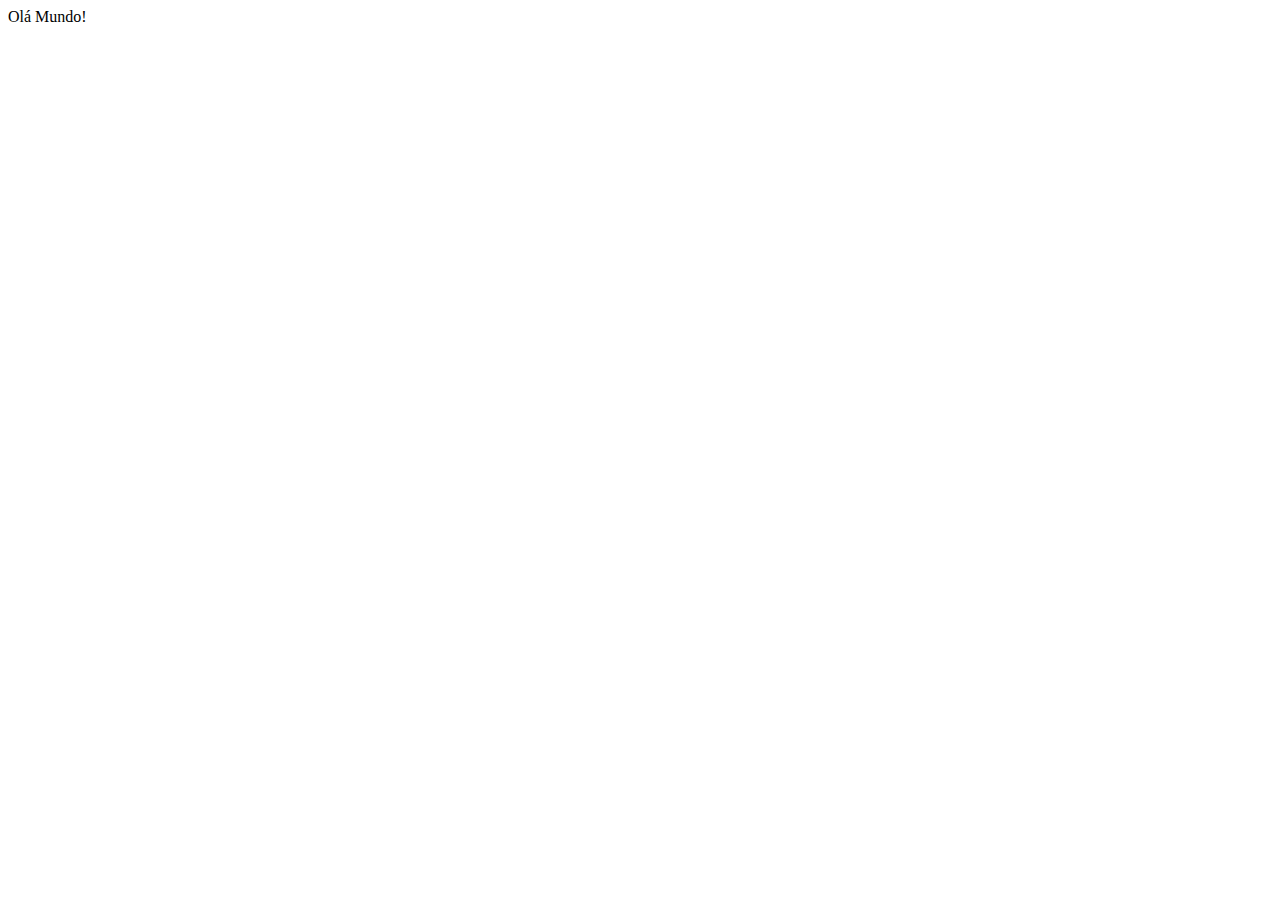
==== index.html @ f74442cf "Add files via upload" ====
<!DOCTYPE html>
<html lang="en">
<head>
    <meta charset="UTF-8">
    <meta name="viewport" content="width=device-width, initial-scale=1.0">
    <title>Savioli Dev</title>
    <link rel="stylesheet" href="style.css">
</head>
<body>
    <div class="container">
        Olá Mundo!
    </div>
</body>
</html>
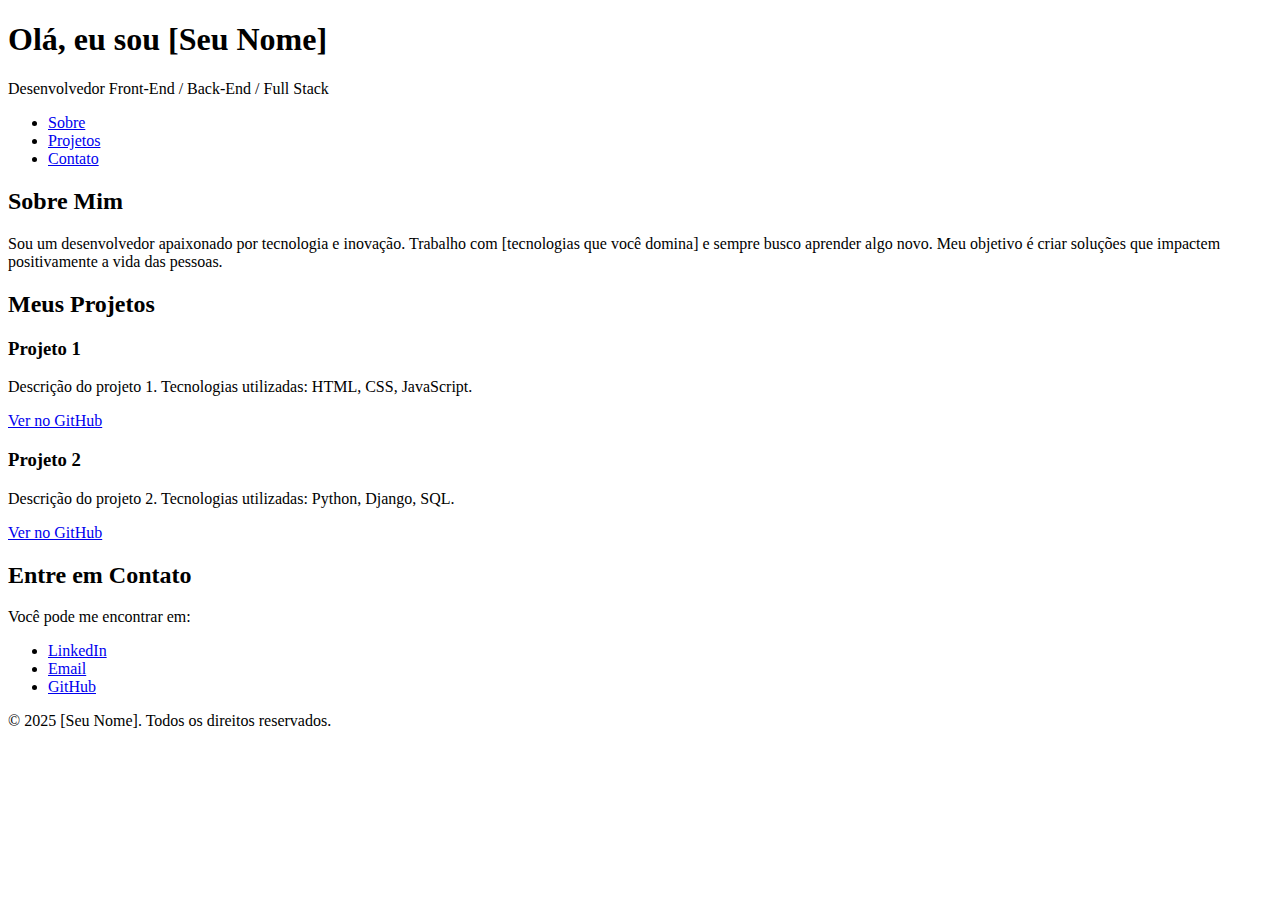
==== commit 8914fec1: "teste" ====
--- a/index.html
+++ b/index.html
@@ -1,14 +1,66 @@
 <!DOCTYPE html>
-<html lang="en">
+<html lang="pt-BR">
 <head>
-    <meta charset="UTF-8">
-    <meta name="viewport" content="width=device-width, initial-scale=1.0">
-    <title>Savioli Dev</title>
-    <link rel="stylesheet" href="style.css">
+  <meta charset="UTF-8">
+  <meta name="viewport" content="width=device-width, initial-scale=1.0">
+  <title>Meu Portfólio</title>
+  <link rel="stylesheet" href="styles.css">
 </head>
 <body>
+  <header>
     <div class="container">
-        Olá Mundo!
+      <h1>Olá, eu sou [Seu Nome]</h1>
+      <p>Desenvolvedor Front-End / Back-End / Full Stack</p>
+      <nav>
+        <ul>
+          <li><a href="#sobre">Sobre</a></li>
+          <li><a href="#projetos">Projetos</a></li>
+          <li><a href="#contato">Contato</a></li>
+        </ul>
+      </nav>
     </div>
+  </header>
+
+  <section id="sobre" class="section">
+    <div class="container">
+      <h2>Sobre Mim</h2>
+      <p>Sou um desenvolvedor apaixonado por tecnologia e inovação. Trabalho com [tecnologias que você domina] e sempre busco aprender algo novo. Meu objetivo é criar soluções que impactem positivamente a vida das pessoas.</p>
+    </div>
+  </section>
+
+  <section id="projetos" class="section">
+    <div class="container">
+      <h2>Meus Projetos</h2>
+      <div class="projeto">
+        <h3>Projeto 1</h3>
+        <p>Descrição do projeto 1. Tecnologias utilizadas: HTML, CSS, JavaScript.</p>
+        <a href="https://github.com/seu-usuario/projeto1" target="_blank">Ver no GitHub</a>
+      </div>
+      <div class="projeto">
+        <h3>Projeto 2</h3>
+        <p>Descrição do projeto 2. Tecnologias utilizadas: Python, Django, SQL.</p>
+        <a href="https://github.com/seu-usuario/projeto2" target="_blank">Ver no GitHub</a>
+      </div>
+      <!-- Adicione mais projetos conforme necessário -->
+    </div>
+  </section>
+
+  <section id="contato" class="section">
+    <div class="container">
+      <h2>Entre em Contato</h2>
+      <p>Você pode me encontrar em:</p>
+      <ul>
+        <li><a href="https://www.linkedin.com/in/seu-linkedin" target="_blank">LinkedIn</a></li>
+        <li><a href="mailto:seu-email@dominio.com">Email</a></li>
+        <li><a href="https://github.com/seu-usuario" target="_blank">GitHub</a></li>
+      </ul>
+    </div>
+  </section>
+
+  <footer>
+    <div class="container">
+      <p>&copy; 2025 [Seu Nome]. Todos os direitos reservados.</p>
+    </div>
+  </footer>
 </body>
-</html>+</html>
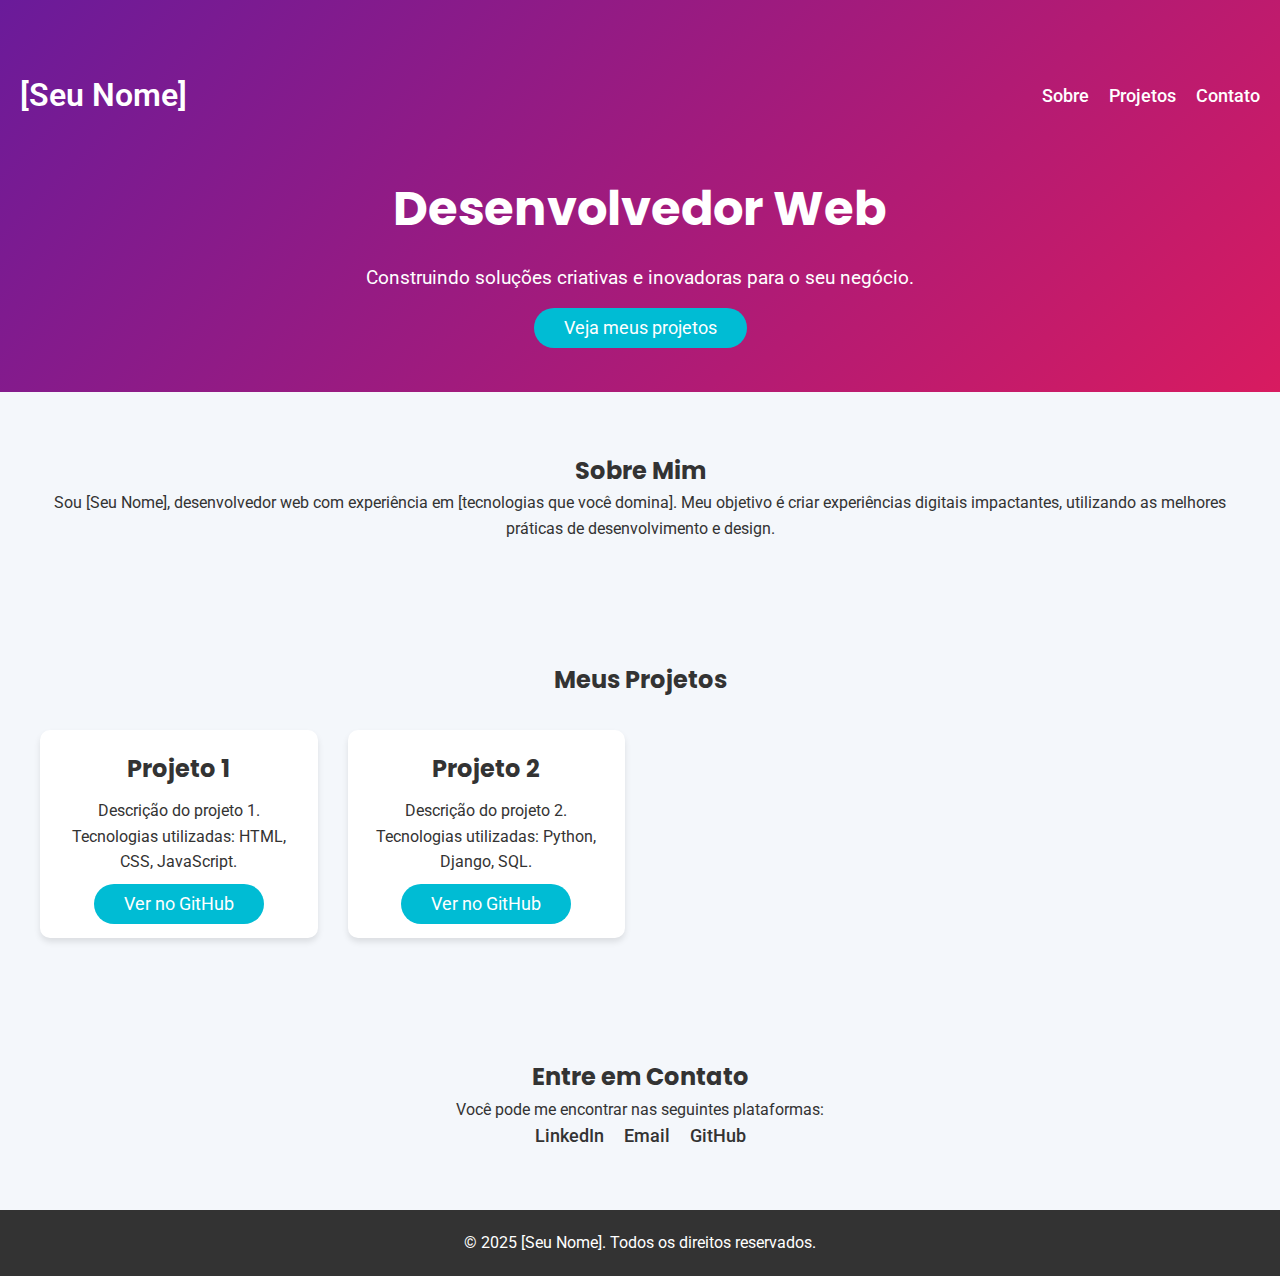
==== commit 43a5ca2b: "teste" ====
--- a/index.html
+++ b/index.html
@@ -3,53 +3,66 @@
 <head>
   <meta charset="UTF-8">
   <meta name="viewport" content="width=device-width, initial-scale=1.0">
-  <title>Meu Portfólio</title>
+  <meta name="description" content="Portfólio de [Seu Nome], desenvolvedor web.">
+  <title>Portfólio - [Seu Nome]</title>
   <link rel="stylesheet" href="styles.css">
+  <link href="https://fonts.googleapis.com/css2?family=Roboto:wght@400;500;700&family=Poppins:wght@400;600&display=swap" rel="stylesheet">
 </head>
 <body>
-  <header>
-    <div class="container">
-      <h1>Olá, eu sou [Seu Nome]</h1>
-      <p>Desenvolvedor Front-End / Back-End / Full Stack</p>
-      <nav>
-        <ul>
-          <li><a href="#sobre">Sobre</a></li>
-          <li><a href="#projetos">Projetos</a></li>
-          <li><a href="#contato">Contato</a></li>
-        </ul>
-      </nav>
+
+  <!-- Barra de navegação -->
+  <header id="home">
+    <nav>
+      <div class="logo">
+        <h1>[Seu Nome]</h1>
+      </div>
+      <ul>
+        <li><a href="#sobre">Sobre</a></li>
+        <li><a href="#projetos">Projetos</a></li>
+        <li><a href="#contato">Contato</a></li>
+      </ul>
+    </nav>
+    <div class="hero">
+      <h2>Desenvolvedor Web</h2>
+      <p>Construindo soluções criativas e inovadoras para o seu negócio.</p>
+      <a href="#projetos" class="cta-button">Veja meus projetos</a>
     </div>
   </header>
 
-  <section id="sobre" class="section">
-    <div class="container">
+  <!-- Seção Sobre -->
+  <section id="sobre" class="section sobre">
+    <div class="content">
       <h2>Sobre Mim</h2>
-      <p>Sou um desenvolvedor apaixonado por tecnologia e inovação. Trabalho com [tecnologias que você domina] e sempre busco aprender algo novo. Meu objetivo é criar soluções que impactem positivamente a vida das pessoas.</p>
+      <p>Sou [Seu Nome], desenvolvedor web com experiência em [tecnologias que você domina]. Meu objetivo é criar experiências digitais impactantes, utilizando as melhores práticas de desenvolvimento e design.</p>
     </div>
   </section>
 
-  <section id="projetos" class="section">
-    <div class="container">
+  <!-- Seção Projetos -->
+  <section id="projetos" class="section projetos">
+    <div class="content">
       <h2>Meus Projetos</h2>
-      <div class="projeto">
-        <h3>Projeto 1</h3>
-        <p>Descrição do projeto 1. Tecnologias utilizadas: HTML, CSS, JavaScript.</p>
-        <a href="https://github.com/seu-usuario/projeto1" target="_blank">Ver no GitHub</a>
+      <div class="projeto-cards">
+        <div class="card">
+          <h3>Projeto 1</h3>
+          <p>Descrição do projeto 1. Tecnologias utilizadas: HTML, CSS, JavaScript.</p>
+          <a href="https://github.com/seu-usuario/projeto1" target="_blank" class="cta-button">Ver no GitHub</a>
+        </div>
+        <div class="card">
+          <h3>Projeto 2</h3>
+          <p>Descrição do projeto 2. Tecnologias utilizadas: Python, Django, SQL.</p>
+          <a href="https://github.com/seu-usuario/projeto2" target="_blank" class="cta-button">Ver no GitHub</a>
+        </div>
+        <!-- Adicione mais projetos conforme necessário -->
       </div>
-      <div class="projeto">
-        <h3>Projeto 2</h3>
-        <p>Descrição do projeto 2. Tecnologias utilizadas: Python, Django, SQL.</p>
-        <a href="https://github.com/seu-usuario/projeto2" target="_blank">Ver no GitHub</a>
-      </div>
-      <!-- Adicione mais projetos conforme necessário -->
     </div>
   </section>
 
-  <section id="contato" class="section">
-    <div class="container">
+  <!-- Seção Contato -->
+  <section id="contato" class="section contato">
+    <div class="content">
       <h2>Entre em Contato</h2>
-      <p>Você pode me encontrar em:</p>
-      <ul>
+      <p>Você pode me encontrar nas seguintes plataformas:</p>
+      <ul class="social-links">
         <li><a href="https://www.linkedin.com/in/seu-linkedin" target="_blank">LinkedIn</a></li>
         <li><a href="mailto:seu-email@dominio.com">Email</a></li>
         <li><a href="https://github.com/seu-usuario" target="_blank">GitHub</a></li>
@@ -57,10 +70,12 @@
     </div>
   </section>
 
+  <!-- Rodapé -->
   <footer>
-    <div class="container">
+    <div class="content">
       <p>&copy; 2025 [Seu Nome]. Todos os direitos reservados.</p>
     </div>
   </footer>
+
 </body>
 </html>
--- a/styles.css
+++ b/styles.css
@@ -0,0 +1,140 @@
+/* Reset de estilos básicos */
+* {
+  margin: 0;
+  padding: 0;
+  box-sizing: border-box;
+}
+
+body {
+  font-family: 'Roboto', sans-serif;
+  background-color: #f4f7fb;
+  color: #333;
+  line-height: 1.6;
+}
+
+a {
+  text-decoration: none;
+  color: inherit;
+}
+
+h2, h3 {
+  font-family: 'Poppins', sans-serif;
+}
+
+header {
+  background: linear-gradient(135deg, #6a1b9a, #d81b60);
+  color: #fff;
+  padding: 50px 0;
+  text-align: center;
+}
+
+nav {
+  display: flex;
+  justify-content: space-between;
+  align-items: center;
+  padding: 20px;
+}
+
+nav .logo h1 {
+  font-size: 2rem;
+  font-weight: 600;
+}
+
+nav ul {
+  list-style: none;
+  display: flex;
+}
+
+nav ul li {
+  margin-left: 20px;
+}
+
+nav ul li a {
+  color: #fff;
+  font-weight: 500;
+  font-size: 1.1rem;
+}
+
+.hero {
+  margin-top: 30px;
+}
+
+.hero h2 {
+  font-size: 3rem;
+  margin-bottom: 15px;
+}
+
+.hero p {
+  font-size: 1.2rem;
+  margin-bottom: 20px;
+}
+
+.cta-button {
+  background-color: #00bcd4;
+  padding: 10px 30px;
+  border-radius: 50px;
+  font-size: 1.1rem;
+  color: #fff;
+  transition: background-color 0.3s ease;
+}
+
+.cta-button:hover {
+  background-color: #0097a7;
+}
+
+.section {
+  padding: 60px 20px;
+}
+
+.content {
+  max-width: 1200px;
+  margin: 0 auto;
+  text-align: center;
+}
+
+.projeto-cards {
+  display: grid;
+  grid-template-columns: repeat(auto-fill, minmax(250px, 1fr));
+  gap: 30px;
+  margin-top: 30px;
+}
+
+.card {
+  background-color: #fff;
+  padding: 20px;
+  border-radius: 10px;
+  box-shadow: 0 4px 6px rgba(0, 0, 0, 0.1);
+  transition: transform 0.3s ease;
+}
+
+.card:hover {
+  transform: translateY(-10px);
+}
+
+.card h3 {
+  font-size: 1.5rem;
+  margin-bottom: 10px;
+}
+
+.card p {
+  font-size: 1rem;
+  margin-bottom: 15px;
+}
+
+.social-links {
+  list-style: none;
+  display: flex;
+  justify-content: center;
+  gap: 20px;
+}
+
+.social-links li a {
+  font-size: 1.1rem;
+  color: #333;
+  font-weight: 500;
+}
+
+footer {
+  background-color: #333;
+  color: #fff;
+  padding: 20px
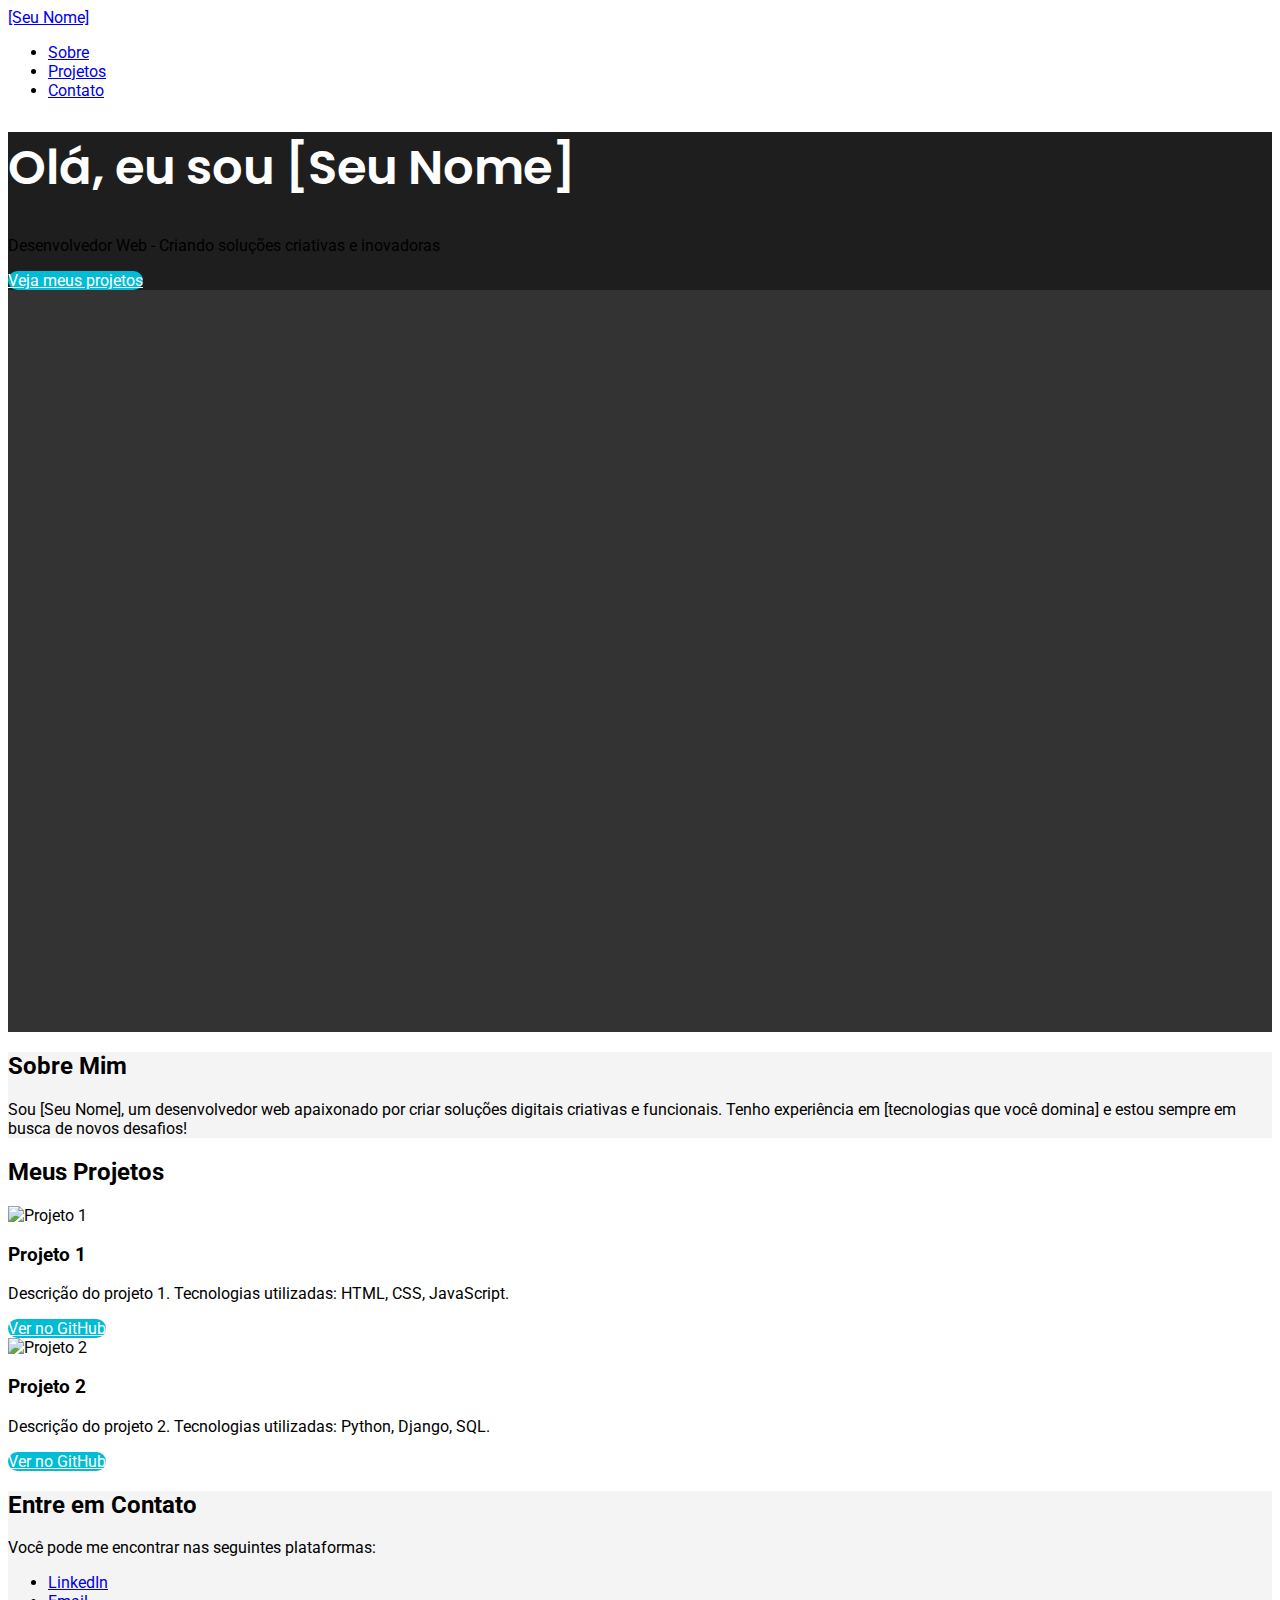
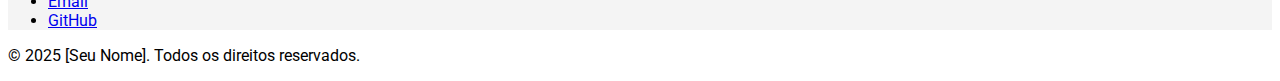
==== commit 46f1db30: "Port" ====
--- a/index.html
+++ b/index.html
@@ -5,52 +5,79 @@
   <meta name="viewport" content="width=device-width, initial-scale=1.0">
   <meta name="description" content="Portfólio de [Seu Nome], desenvolvedor web.">
   <title>Portfólio - [Seu Nome]</title>
+  <!-- UIkit CSS -->
+  <link href="https://cdn.jsdelivr.net/npm/uikit@3.6.22/dist/css/uikit.min.css" rel="stylesheet" />
+
+  <!-- Google Fonts -->
+  <link href="https://fonts.googleapis.com/css2?family=Roboto:wght@400;500;700&family=Poppins:wght@400;600&display=swap" rel="stylesheet">
+  
+  <!-- Custom Styles -->
   <link rel="stylesheet" href="styles.css">
-  <link href="https://fonts.googleapis.com/css2?family=Roboto:wght@400;500;700&family=Poppins:wght@400;600&display=swap" rel="stylesheet">
+
 </head>
 <body>
 
-  <!-- Barra de navegação -->
-  <header id="home">
-    <nav>
-      <div class="logo">
-        <h1>[Seu Nome]</h1>
-      </div>
-      <ul>
+  <!-- Barra de Navegação -->
+  <nav class="uk-navbar-container uk-navbar-transparent" uk-navbar>
+    <div class="uk-navbar-left">
+      <a class="uk-navbar-item uk-logo" href="#">[Seu Nome]</a>
+    </div>
+    <div class="uk-navbar-right">
+      <ul class="uk-navbar-nav">
         <li><a href="#sobre">Sobre</a></li>
         <li><a href="#projetos">Projetos</a></li>
         <li><a href="#contato">Contato</a></li>
       </ul>
-    </nav>
-    <div class="hero">
-      <h2>Desenvolvedor Web</h2>
-      <p>Construindo soluções criativas e inovadoras para o seu negócio.</p>
-      <a href="#projetos" class="cta-button">Veja meus projetos</a>
+    </div>
+  </nav>
+
+  <!-- Hero Section -->
+  <header class="uk-position-relative uk-light" uk-img>
+    <div class="uk-background-cover uk-height-viewport" style="background-image: url('https://via.placeholder.com/1920x1080');" uk-img>
+      <div class="uk-position-center uk-text-center uk-overlay uk-overlay-primary uk-padding">
+        <h1 class="uk-heading-primary">Olá, eu sou [Seu Nome]</h1>
+        <p class="uk-lead">Desenvolvedor Web - Criando soluções criativas e inovadoras</p>
+        <a href="#projetos" class="uk-button uk-button-default uk-button-large uk-margin-top">Veja meus projetos</a>
+      </div>
     </div>
   </header>
 
   <!-- Seção Sobre -->
-  <section id="sobre" class="section sobre">
-    <div class="content">
-      <h2>Sobre Mim</h2>
-      <p>Sou [Seu Nome], desenvolvedor web com experiência em [tecnologias que você domina]. Meu objetivo é criar experiências digitais impactantes, utilizando as melhores práticas de desenvolvimento e design.</p>
+  <section id="sobre" class="uk-section uk-section-muted">
+    <div class="uk-container">
+      <h2 class="uk-text-center">Sobre Mim</h2>
+      <p class="uk-text-lead uk-text-center">Sou [Seu Nome], um desenvolvedor web apaixonado por criar soluções digitais criativas e funcionais. Tenho experiência em [tecnologias que você domina] e estou sempre em busca de novos desafios!</p>
     </div>
   </section>
 
   <!-- Seção Projetos -->
-  <section id="projetos" class="section projetos">
-    <div class="content">
-      <h2>Meus Projetos</h2>
-      <div class="projeto-cards">
-        <div class="card">
-          <h3>Projeto 1</h3>
-          <p>Descrição do projeto 1. Tecnologias utilizadas: HTML, CSS, JavaScript.</p>
-          <a href="https://github.com/seu-usuario/projeto1" target="_blank" class="cta-button">Ver no GitHub</a>
+  <section id="projetos" class="uk-section">
+    <div class="uk-container">
+      <h2 class="uk-text-center">Meus Projetos</h2>
+      <div class="uk-child-width-1-3@s uk-grid-small uk-grid-match" uk-grid>
+        <div>
+          <div class="uk-card uk-card-default uk-card-hover">
+            <div class="uk-card-media-top">
+              <img src="https://via.placeholder.com/350x200" alt="Projeto 1">
+            </div>
+            <div class="uk-card-body">
+              <h3 class="uk-card-title">Projeto 1</h3>
+              <p>Descrição do projeto 1. Tecnologias utilizadas: HTML, CSS, JavaScript.</p>
+              <a href="https://github.com/seu-usuario/projeto1" target="_blank" class="uk-button uk-button-text">Ver no GitHub</a>
+            </div>
+          </div>
         </div>
-        <div class="card">
-          <h3>Projeto 2</h3>
-          <p>Descrição do projeto 2. Tecnologias utilizadas: Python, Django, SQL.</p>
-          <a href="https://github.com/seu-usuario/projeto2" target="_blank" class="cta-button">Ver no GitHub</a>
+        <div>
+          <div class="uk-card uk-card-default uk-card-hover">
+            <div class="uk-card-media-top">
+              <img src="https://via.placeholder.com/350x200" alt="Projeto 2">
+            </div>
+            <div class="uk-card-body">
+              <h3 class="uk-card-title">Projeto 2</h3>
+              <p>Descrição do projeto 2. Tecnologias utilizadas: Python, Django, SQL.</p>
+              <a href="https://github.com/seu-usuario/projeto2" target="_blank" class="uk-button uk-button-text">Ver no GitHub</a>
+            </div>
+          </div>
         </div>
         <!-- Adicione mais projetos conforme necessário -->
       </div>
@@ -58,11 +85,11 @@
   </section>
 
   <!-- Seção Contato -->
-  <section id="contato" class="section contato">
-    <div class="content">
-      <h2>Entre em Contato</h2>
-      <p>Você pode me encontrar nas seguintes plataformas:</p>
-      <ul class="social-links">
+  <section id="contato" class="uk-section uk-section-muted">
+    <div class="uk-container">
+      <h2 class="uk-text-center">Entre em Contato</h2>
+      <p class="uk-text-center">Você pode me encontrar nas seguintes plataformas:</p>
+      <ul class="uk-list uk-list-divider uk-text-center">
         <li><a href="https://www.linkedin.com/in/seu-linkedin" target="_blank">LinkedIn</a></li>
         <li><a href="mailto:seu-email@dominio.com">Email</a></li>
         <li><a href="https://github.com/seu-usuario" target="_blank">GitHub</a></li>
@@ -71,11 +98,15 @@
   </section>
 
   <!-- Rodapé -->
-  <footer>
-    <div class="content">
-      <p>&copy; 2025 [Seu Nome]. Todos os direitos reservados.</p>
-    </div>
+  <footer class="uk-text-center uk-padding-small uk-background-secondary">
+    <p>&copy; 2025 [Seu Nome]. Todos os direitos reservados.</p>
   </footer>
 
+  <!-- UIkit JS -->
+  <script src="https://cdn.jsdelivr.net/npm/uikit@3.6.22/dist/js/uikit.min.js"></script>
+  <script src="https://cdn.jsdelivr.net/npm/uikit@3.6.22/dist/js/uikit-icons.min.js"></script>
+
+  <!-- Animações JS -->
+  <script src="script.js"></script>
 </body>
 </html>
--- a/styles.css
+++ b/styles.css
@@ -1,140 +1,53 @@
-/* Reset de estilos básicos */
-* {
-  margin: 0;
-  padding: 0;
-  box-sizing: border-box;
+/* Estilos principais */
+body {
+  font-family: 'Roboto', sans-serif;
 }
 
-body {
-  font-family: 'Roboto', sans-serif;
-  background-color: #f4f7fb;
-  color: #333;
-  line-height: 1.6;
-}
-
-a {
-  text-decoration: none;
-  color: inherit;
-}
-
-h2, h3 {
+.uk-heading-primary {
   font-family: 'Poppins', sans-serif;
-}
-
-header {
-  background: linear-gradient(135deg, #6a1b9a, #d81b60);
-  color: #fff;
-  padding: 50px 0;
-  text-align: center;
-}
-
-nav {
-  display: flex;
-  justify-content: space-between;
-  align-items: center;
-  padding: 20px;
-}
-
-nav .logo h1 {
-  font-size: 2rem;
   font-weight: 600;
 }
 
-nav ul {
-  list-style: none;
-  display: flex;
+.uk-button {
+  background-color: #00bcd4;
+  color: white;
+  border-radius: 30px;
 }
 
-nav ul li {
-  margin-left: 20px;
-}
-
-nav ul li a {
-  color: #fff;
-  font-weight: 500;
-  font-size: 1.1rem;
-}
-
-.hero {
-  margin-top: 30px;
-}
-
-.hero h2 {
-  font-size: 3rem;
-  margin-bottom: 15px;
-}
-
-.hero p {
-  font-size: 1.2rem;
-  margin-bottom: 20px;
-}
-
-.cta-button {
-  background-color: #00bcd4;
-  padding: 10px 30px;
-  border-radius: 50px;
-  font-size: 1.1rem;
-  color: #fff;
-  transition: background-color 0.3s ease;
-}
-
-.cta-button:hover {
+.uk-button:hover {
   background-color: #0097a7;
 }
 
-.section {
-  padding: 60px 20px;
-}
-
-.content {
-  max-width: 1200px;
-  margin: 0 auto;
-  text-align: center;
-}
-
-.projeto-cards {
-  display: grid;
-  grid-template-columns: repeat(auto-fill, minmax(250px, 1fr));
-  gap: 30px;
-  margin-top: 30px;
-}
-
-.card {
-  background-color: #fff;
-  padding: 20px;
-  border-radius: 10px;
-  box-shadow: 0 4px 6px rgba(0, 0, 0, 0.1);
+.uk-card-hover:hover {
+  transform: scale(1.05);
   transition: transform 0.3s ease;
 }
 
-.card:hover {
-  transform: translateY(-10px);
+/* Ajustes no hero */
+header {
+  height: 100vh;
+  background-color: #333;
 }
 
-.card h3 {
-  font-size: 1.5rem;
-  margin-bottom: 10px;
+header .uk-overlay-primary {
+  background-color: rgba(0, 0, 0, 0.4);
 }
 
-.card p {
-  font-size: 1rem;
-  margin-bottom: 15px;
+header .uk-heading-primary {
+  font-size: 3rem;
+  color: white;
 }
 
-.social-links {
-  list-style: none;
-  display: flex;
-  justify-content: center;
-  gap: 20px;
+header .uk-button {
+  background-color: #00bcd4;
 }
 
-.social-links li a {
-  font-size: 1.1rem;
-  color: #333;
-  font-weight: 500;
+.uk-section-muted {
+  background-color: #f4f4f4;
 }
 
-footer {
-  background-color: #333;
-  color: #fff;
-  padding: 20px
+.uk-card-media-top img {
+  width: 100%;
+  height: 200px;
+  object-fit: cover;
+}
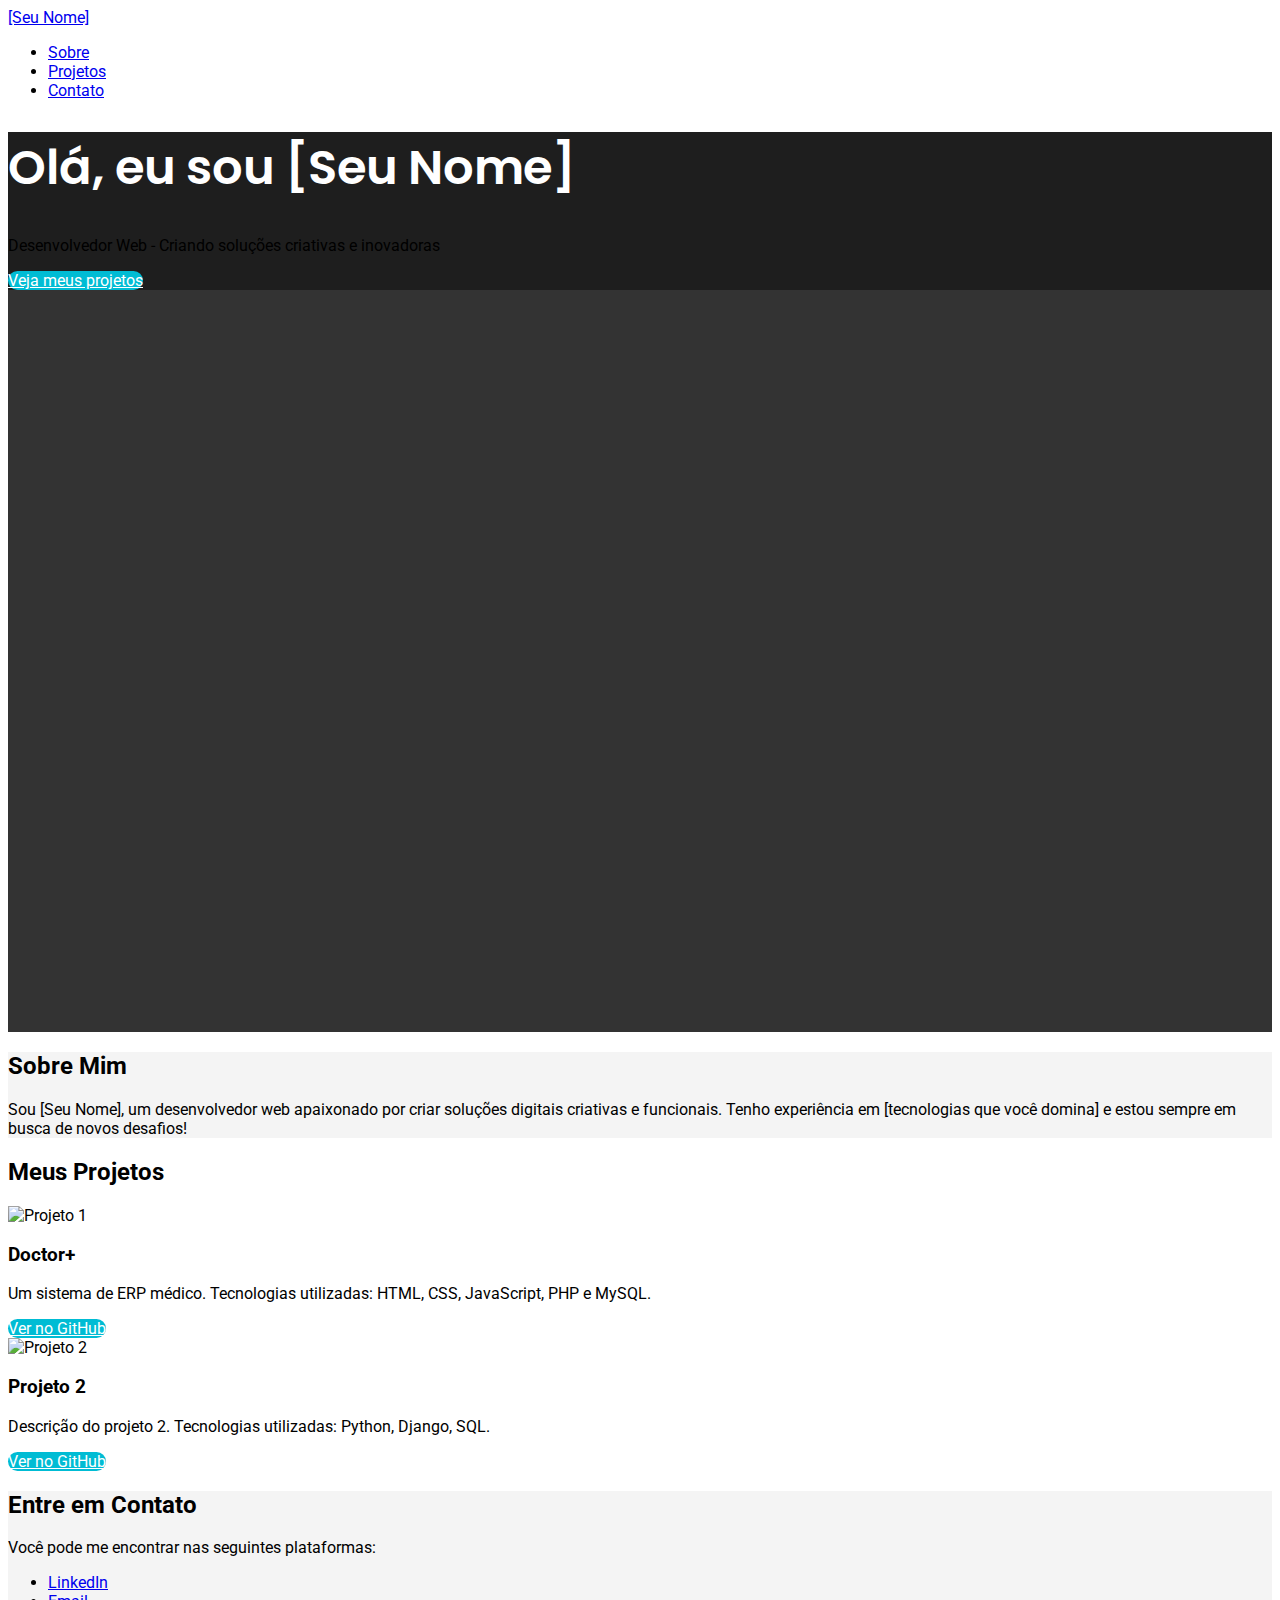
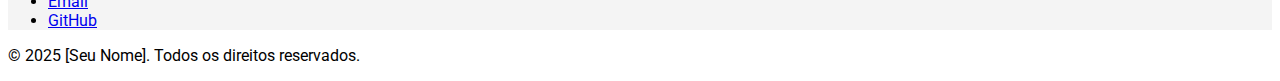
==== commit e107c229: "Update index.html" ====
--- a/index.html
+++ b/index.html
@@ -4,7 +4,7 @@
   <meta charset="UTF-8">
   <meta name="viewport" content="width=device-width, initial-scale=1.0">
   <meta name="description" content="Portfólio de [Seu Nome], desenvolvedor web.">
-  <title>Portfólio - [Seu Nome]</title>
+  <title>Portfólio Felipe Savioli</title>
   <!-- UIkit CSS -->
   <link href="https://cdn.jsdelivr.net/npm/uikit@3.6.22/dist/css/uikit.min.css" rel="stylesheet" />
 
@@ -61,8 +61,8 @@
               <img src="https://via.placeholder.com/350x200" alt="Projeto 1">
             </div>
             <div class="uk-card-body">
-              <h3 class="uk-card-title">Projeto 1</h3>
-              <p>Descrição do projeto 1. Tecnologias utilizadas: HTML, CSS, JavaScript.</p>
+              <h3 class="uk-card-title">Doctor+</h3>
+              <p>Um sistema de ERP médico. Tecnologias utilizadas: HTML, CSS, JavaScript, PHP e MySQL.</p>
               <a href="https://github.com/seu-usuario/projeto1" target="_blank" class="uk-button uk-button-text">Ver no GitHub</a>
             </div>
           </div>
